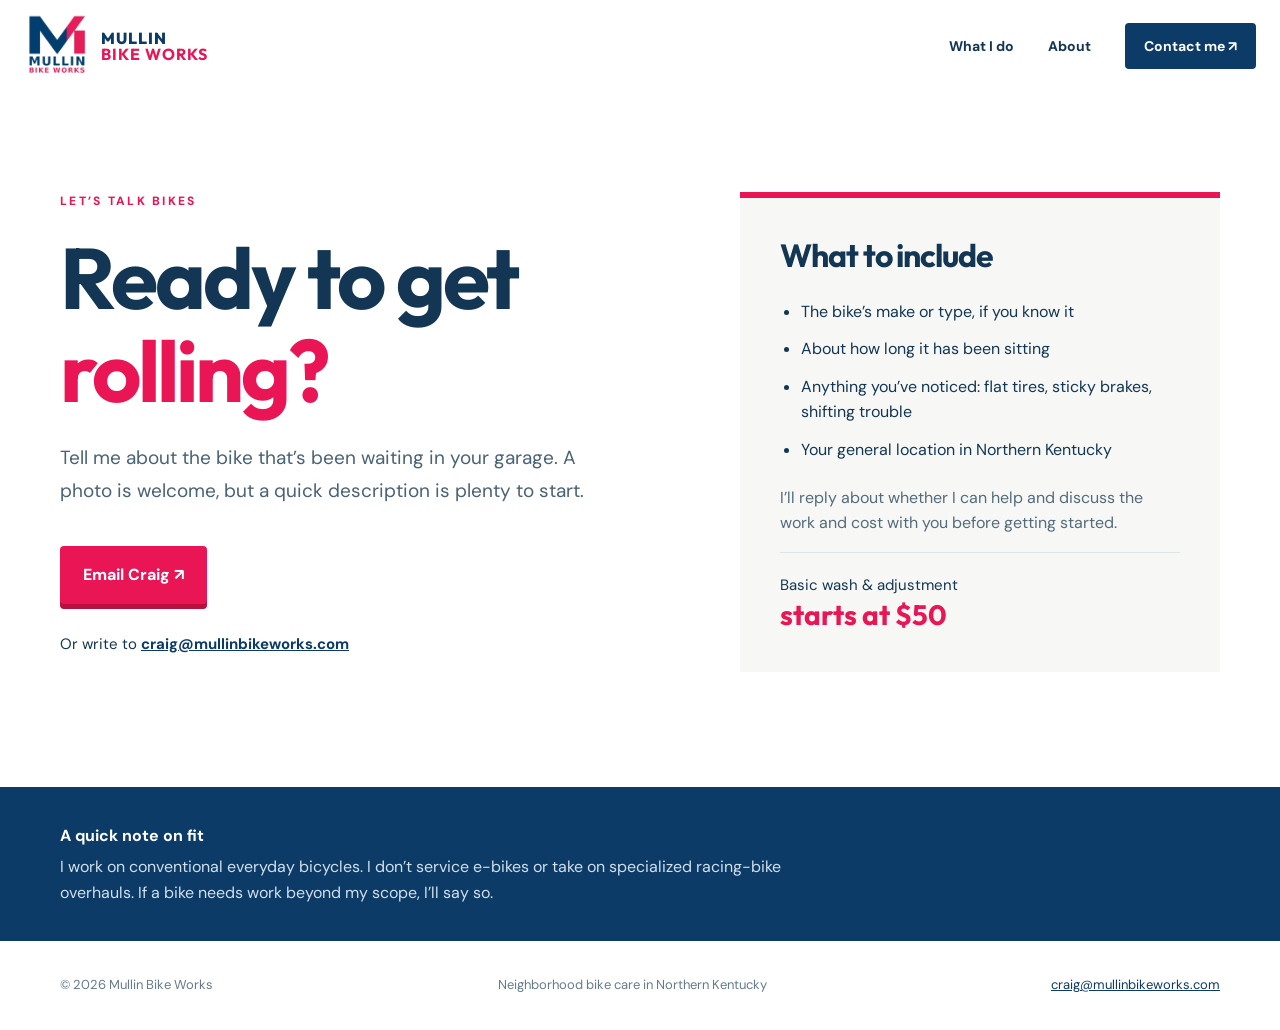
==== contact.html @ 95a7aa64 "Build neighborhood bike service website" ====
<!doctype html>
<html lang="en">
<head><meta charset="utf-8"><meta name="viewport" content="width=device-width, initial-scale=1"><meta name="theme-color" content="#0b3b66"><meta name="description" content="Contact Craig at Mullin Bike Works about getting your everyday bicycle ready to ride again."><title>Contact | Mullin Bike Works</title><link rel="icon" href="logo.png" type="image/png"><link rel="stylesheet" href="styles.css"></head>
<body>
  <header class="site-header"><a class="brand" href="index.html" aria-label="Mullin Bike Works home"><img src="logo.png" alt="" width="66" height="66"><span>Mullin <strong>Bike Works</strong></span></a><nav aria-label="Main navigation"><a href="index.html#services">What I do</a><a href="index.html#about">About</a><a class="nav-contact" href="contact.html" aria-current="page">Contact me <span aria-hidden="true">↗</span></a></nav></header>
  <main class="contact-main wrap"><div><p class="eyebrow">LET’S TALK BIKES</p><h1>Ready to get <em>rolling?</em></h1><p class="lead">Tell me about the bike that’s been waiting in your garage. A photo is welcome, but a quick description is plenty to start.</p><a class="button" href="mailto:craig@mullinbikeworks.com?subject=Bike%20refresh%20inquiry">Email Craig ↗</a><p class="email-fallback">Or write to <a href="mailto:craig@mullinbikeworks.com">craig@mullinbikeworks.com</a></p></div><aside class="contact-card"><h2>What to include</h2><ul><li>The bike’s make or type, if you know it</li><li>About how long it has been sitting</li><li>Anything you’ve noticed: flat tires, sticky brakes, shifting trouble</li><li>Your general location in Northern Kentucky</li></ul><p>I’ll reply about whether I can help and discuss the work and cost with you before getting started.</p><div class="contact-price">Basic wash & adjustment <strong>starts at $50</strong></div></aside></main>
  <section class="contact-foot"><div class="wrap"><strong>A quick note on fit</strong><p>I work on conventional everyday bicycles. I don’t service e-bikes or take on specialized racing-bike overhauls. If a bike needs work beyond my scope, I’ll say so.</p></div></section>
  <footer class="site-footer wrap"><span>© <span id="year">2026</span> Mullin Bike Works</span><span>Neighborhood bike care in Northern Kentucky</span><a href="mailto:craig@mullinbikeworks.com">craig@mullinbikeworks.com</a></footer><script src="script.js"></script>
</body></html>
---- styles.css ----
@import url('https://fonts.googleapis.com/css2?family=DM+Sans:wght@400;500;600;700;800&family=Outfit:wght@400;500;600;700;800&display=swap');
:root{--navy:#0b3b66;--pink:#e91555;--ink:#123653;--cream:#f7f8f5;--line:#dce5e9}*{box-sizing:border-box}html{scroll-behavior:smooth}body{margin:0;background:#fff;color:var(--ink);font-family:'DM Sans',Arial,sans-serif;line-height:1.6}a{color:inherit}a:focus-visible{outline:3px solid var(--pink);outline-offset:4px}.wrap{width:min(1160px,calc(100% - 48px));margin-inline:auto}.site-header{height:92px;display:flex;align-items:center;justify-content:space-between;width:min(1260px,calc(100% - 48px));margin:auto}.brand{display:flex;align-items:center;gap:11px;text-decoration:none;font-family:Outfit,Arial,sans-serif;text-transform:uppercase;font-size:16px;font-weight:800;line-height:1.03;letter-spacing:.06em;color:var(--navy)}.brand img{object-fit:contain}.brand strong{display:block;color:var(--pink)}nav{display:flex;align-items:center;gap:34px}nav a{font-size:14px;font-weight:700;text-decoration:none}nav a:hover,.text-link:hover{color:var(--pink)}nav .nav-contact{background:var(--navy);padding:12px 19px;color:white;border-radius:4px}nav .nav-contact:hover{background:var(--pink);color:white}h1,h2,h3,p{margin-top:0}h1,h2,h3{font-family:Outfit,Arial,sans-serif;line-height:1.08;letter-spacing:-.035em}h1{font-size:clamp(48px,6.7vw,88px);margin-bottom:26px}h2{font-size:clamp(34px,4vw,54px);margin-bottom:20px}h3{font-size:26px}em{font-style:normal;color:var(--pink)}.eyebrow{font-size:12px;letter-spacing:.19em;font-weight:800;color:var(--pink);margin-bottom:20px}.lead{font-size:19px;line-height:1.7;max-width:580px;color:#496274}.button{display:inline-flex;align-items:center;justify-content:center;gap:10px;background:var(--pink);color:white;text-decoration:none;border-radius:4px;padding:16px 23px;font-weight:800;box-shadow:0 5px 0 #b91040;transition:transform .2s,box-shadow .2s}.button:hover{transform:translateY(-2px);box-shadow:0 7px 0 #b91040}.text-link{font-weight:800;text-decoration:none;color:var(--navy)}.actions{display:flex;align-items:center;gap:28px;flex-wrap:wrap;margin-top:32px}.hero{display:grid;grid-template-columns:1.08fr .92fr;gap:5%;min-height:620px;align-items:center;padding-block:50px 90px}.hero-art{height:460px;position:relative;background:#eff4f5;overflow:hidden;border-radius:4px}.hero-art:after{content:'';position:absolute;width:280px;height:280px;border-radius:50%;background:#f9dce5;right:-90px;top:-80px}.wheel{position:absolute;bottom:55px;width:210px;height:210px;border:16px solid var(--navy);border-radius:50%;z-index:1;box-shadow:inset 0 0 0 4px white,0 0 0 4px white}.wheel-one{left:22px}.wheel-two{right:22px}.frame-lines{position:absolute;z-index:2;left:116px;bottom:143px;width:265px;height:175px;background:linear-gradient(148deg,transparent 47.5%,var(--pink) 48%,var(--pink) 51%,transparent 51.5%),linear-gradient(32deg,transparent 47.5%,var(--pink) 48%,var(--pink) 51%,transparent 51.5%);border-bottom:10px solid var(--pink);transform:skewX(-8deg)}.art-note{position:absolute;z-index:3;top:35px;left:36px;color:var(--navy);font:800 46px/.98 Outfit,Arial,sans-serif;letter-spacing:-.04em}.art-note span{color:var(--pink);padding-left:12px}.service-section{background:var(--cream);padding:95px 0}.section-top{display:flex;justify-content:space-between;gap:50px;align-items:end}.section-top p{max-width:360px;color:#536b7b}.service-grid{display:grid;grid-template-columns:repeat(3,1fr);gap:16px;margin:30px 0 24px}.service-card{background:white;padding:34px;min-height:245px;border-top:4px solid var(--navy)}.service-card:nth-child(2){border-color:var(--pink)}.service-card p{color:#536b7b;margin:0}.number{color:var(--pink);font:800 13px Outfit,Arial,sans-serif}.service-card h3{margin:20px 0 12px}.price-strip{background:var(--navy);color:white;padding:31px 38px;display:flex;align-items:center;justify-content:space-between;gap:32px}.price-strip .eyebrow{color:#ff9cba;margin:0}.price-strip strong{font:700 34px Outfit,Arial,sans-serif;display:block}.price-strip p{margin:5px 0 0;color:#d2e0ec}.button-light{background:white;color:var(--navy);box-shadow:none;white-space:nowrap}.button-light:hover{box-shadow:none;color:var(--pink)}.about{padding-block:110px;display:grid;grid-template-columns:.85fr 1.15fr;gap:10%;align-items:center}.about p:not(.eyebrow){font-size:17px;color:#536b7b}.about-mark{height:310px;background:var(--navy);color:white;display:flex;align-items:center;justify-content:center;font:800 clamp(70px,10vw,160px) Outfit,Arial,sans-serif;letter-spacing:-.1em;position:relative;overflow:hidden}.about-mark span{font-size:90px;color:var(--pink);position:absolute;right:25px;top:5px}.bottom-cta{background:var(--pink);text-align:center;padding:80px 24px;color:white}.bottom-cta .eyebrow{color:#ffdae5}.bottom-cta h2{margin-bottom:12px}.bottom-cta p:not(.eyebrow){margin-bottom:30px}.site-footer{display:flex;justify-content:space-between;gap:20px;flex-wrap:wrap;padding-block:34px;font-size:13px;color:#657b89}.site-footer a{color:var(--navy)}.contact-main{display:grid;grid-template-columns:1fr .85fr;gap:10%;padding-block:100px 115px;align-items:start}.contact-main h1{max-width:650px}.contact-main .button{margin-top:20px}.email-fallback{margin-top:28px;font-size:15px}.email-fallback a{font-weight:700;color:var(--navy)}.contact-card{background:var(--cream);border-top:6px solid var(--pink);padding:40px}.contact-card h2{font-size:32px}.contact-card ul{padding-left:21px}.contact-card li{padding:6px 0}.contact-card p{color:#536b7b}.contact-price{border-top:1px solid var(--line);padding-top:20px;font-size:15px}.contact-price strong{display:block;font:700 28px Outfit,Arial,sans-serif;color:var(--pink)}.contact-foot{background:var(--navy);color:white;padding:36px 0}.contact-foot p{margin:6px 0 0;color:#d2e0ec;max-width:780px}@media(max-width:800px){.site-header{height:auto;min-height:86px}.hero,.about,.contact-main{grid-template-columns:1fr}.hero{padding-block:55px}.hero-art{height:340px}.wheel{width:150px;height:150px;bottom:40px}.frame-lines{left:82px;bottom:104px;width:200px;height:120px}.art-note{font-size:35px}.service-grid{grid-template-columns:1fr}.service-card{min-height:auto}.section-top{display:block}.about{padding-block:70px}.about-mark{height:220px}.contact-main{padding-block:65px;gap:45px}}@media(max-width:540px){.wrap,.site-header{width:min(100% - 32px,1160px)}.site-header{align-items:flex-start;padding-block:14px;gap:10px;flex-wrap:wrap}.brand img{width:48px;height:48px}.brand{font-size:13px}nav{width:100%;gap:20px;justify-content:space-between}nav a{font-size:12px}nav .nav-contact{padding:8px 10px}.hero{padding-top:48px}.hero-art{height:285px}.wheel{width:125px;height:125px;border-width:10px;bottom:30px}.wheel-one{left:10px}.wheel-two{right:10px}.frame-lines{left:59px;bottom:77px;width:178px;height:105px}.art-note{font-size:29px;left:22px;top:20px}.actions{gap:20px}.service-section{padding:65px 0}.service-card{padding:26px}.price-strip{display:block;padding:28px}.price-strip .button{margin-top:22px}.site-footer{display:grid;gap:8px}.contact-card{padding:28px}}
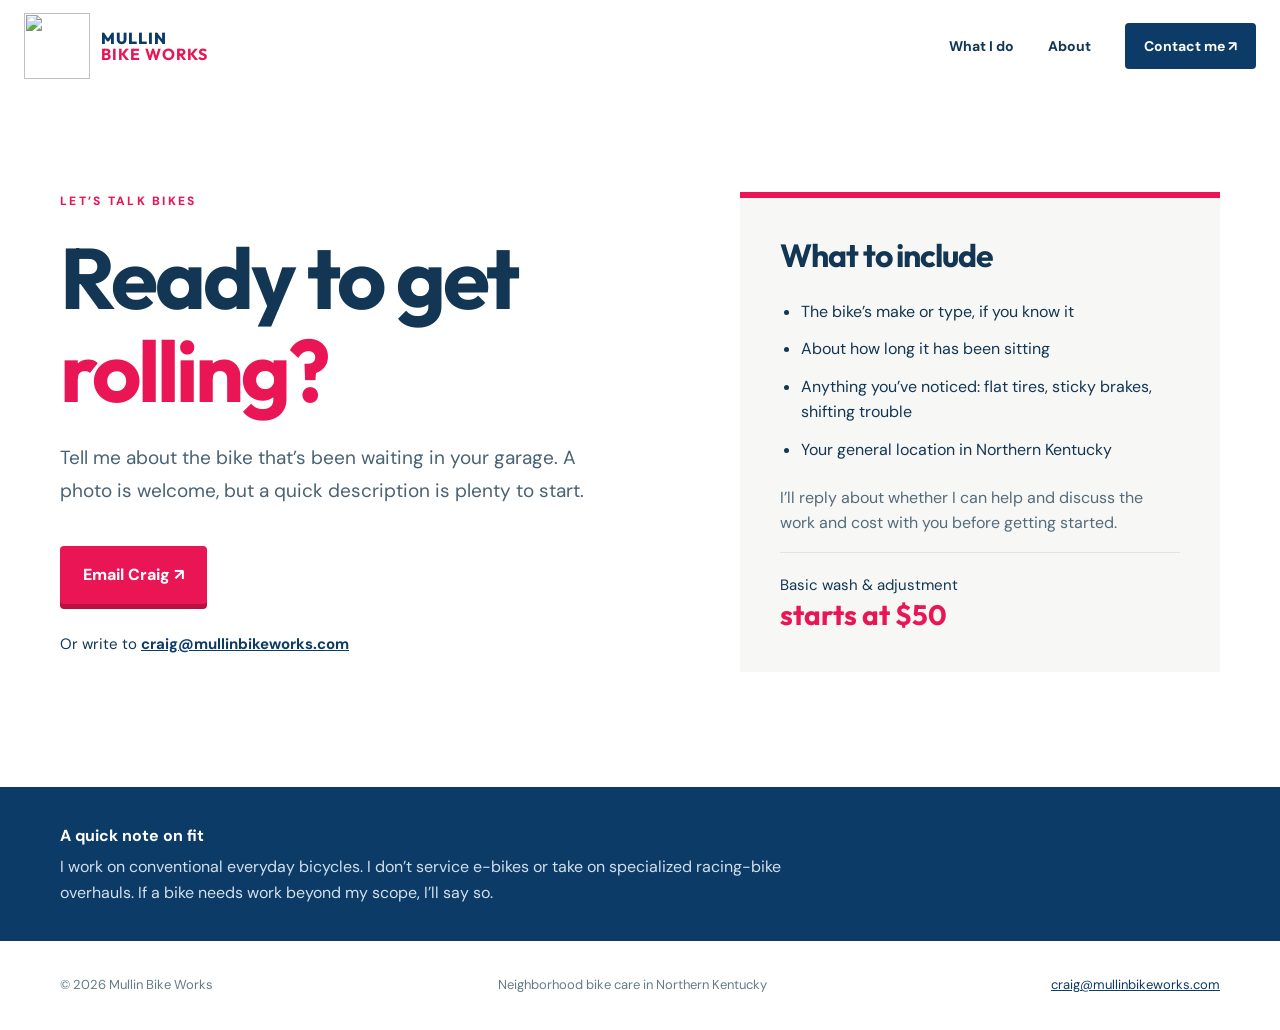
==== commit c3191e16: "Use supplied M and MBW marks throughout site" ====
--- a/contact.html
+++ b/contact.html
@@ -1,8 +1,8 @@
 <!doctype html>
 <html lang="en">
-<head><meta charset="utf-8"><meta name="viewport" content="width=device-width, initial-scale=1"><meta name="theme-color" content="#0b3b66"><meta name="description" content="Contact Craig at Mullin Bike Works about getting your everyday bicycle ready to ride again."><title>Contact | Mullin Bike Works</title><link rel="icon" href="logo.png" type="image/png"><link rel="stylesheet" href="styles.css"></head>
+<head><meta charset="utf-8"><meta name="viewport" content="width=device-width, initial-scale=1"><meta name="theme-color" content="#0b3b66"><meta name="description" content="Contact Craig at Mullin Bike Works about getting your everyday bicycle ready to ride again."><title>Contact | Mullin Bike Works</title><link rel="icon" href="m-mark.png" type="image/png"><link rel="stylesheet" href="styles.css"></head>
 <body>
-  <header class="site-header"><a class="brand" href="index.html" aria-label="Mullin Bike Works home"><img src="logo.png" alt="" width="66" height="66"><span>Mullin <strong>Bike Works</strong></span></a><nav aria-label="Main navigation"><a href="index.html#services">What I do</a><a href="index.html#about">About</a><a class="nav-contact" href="contact.html" aria-current="page">Contact me <span aria-hidden="true">↗</span></a></nav></header>
+  <header class="site-header"><a class="brand" href="index.html" aria-label="Mullin Bike Works home"><img src="m-mark.png" alt="" width="66" height="66"><span>Mullin <strong>Bike Works</strong></span></a><nav aria-label="Main navigation"><a href="index.html#services">What I do</a><a href="index.html#about">About</a><a class="nav-contact" href="contact.html" aria-current="page">Contact me <span aria-hidden="true">↗</span></a></nav></header>
   <main class="contact-main wrap"><div><p class="eyebrow">LET’S TALK BIKES</p><h1>Ready to get <em>rolling?</em></h1><p class="lead">Tell me about the bike that’s been waiting in your garage. A photo is welcome, but a quick description is plenty to start.</p><a class="button" href="mailto:craig@mullinbikeworks.com?subject=Bike%20refresh%20inquiry">Email Craig ↗</a><p class="email-fallback">Or write to <a href="mailto:craig@mullinbikeworks.com">craig@mullinbikeworks.com</a></p></div><aside class="contact-card"><h2>What to include</h2><ul><li>The bike’s make or type, if you know it</li><li>About how long it has been sitting</li><li>Anything you’ve noticed: flat tires, sticky brakes, shifting trouble</li><li>Your general location in Northern Kentucky</li></ul><p>I’ll reply about whether I can help and discuss the work and cost with you before getting started.</p><div class="contact-price">Basic wash & adjustment <strong>starts at $50</strong></div></aside></main>
   <section class="contact-foot"><div class="wrap"><strong>A quick note on fit</strong><p>I work on conventional everyday bicycles. I don’t service e-bikes or take on specialized racing-bike overhauls. If a bike needs work beyond my scope, I’ll say so.</p></div></section>
   <footer class="site-footer wrap"><span>© <span id="year">2026</span> Mullin Bike Works</span><span>Neighborhood bike care in Northern Kentucky</span><a href="mailto:craig@mullinbikeworks.com">craig@mullinbikeworks.com</a></footer><script src="script.js"></script>
--- a/styles.css
+++ b/styles.css
@@ -1,2 +1,12 @@
 @import url('https://fonts.googleapis.com/css2?family=DM+Sans:wght@400;500;600;700;800&family=Outfit:wght@400;500;600;700;800&display=swap');
 :root{--navy:#0b3b66;--pink:#e91555;--ink:#123653;--cream:#f7f8f5;--line:#dce5e9}*{box-sizing:border-box}html{scroll-behavior:smooth}body{margin:0;background:#fff;color:var(--ink);font-family:'DM Sans',Arial,sans-serif;line-height:1.6}a{color:inherit}a:focus-visible{outline:3px solid var(--pink);outline-offset:4px}.wrap{width:min(1160px,calc(100% - 48px));margin-inline:auto}.site-header{height:92px;display:flex;align-items:center;justify-content:space-between;width:min(1260px,calc(100% - 48px));margin:auto}.brand{display:flex;align-items:center;gap:11px;text-decoration:none;font-family:Outfit,Arial,sans-serif;text-transform:uppercase;font-size:16px;font-weight:800;line-height:1.03;letter-spacing:.06em;color:var(--navy)}.brand img{object-fit:contain}.brand strong{display:block;color:var(--pink)}nav{display:flex;align-items:center;gap:34px}nav a{font-size:14px;font-weight:700;text-decoration:none}nav a:hover,.text-link:hover{color:var(--pink)}nav .nav-contact{background:var(--navy);padding:12px 19px;color:white;border-radius:4px}nav .nav-contact:hover{background:var(--pink);color:white}h1,h2,h3,p{margin-top:0}h1,h2,h3{font-family:Outfit,Arial,sans-serif;line-height:1.08;letter-spacing:-.035em}h1{font-size:clamp(48px,6.7vw,88px);margin-bottom:26px}h2{font-size:clamp(34px,4vw,54px);margin-bottom:20px}h3{font-size:26px}em{font-style:normal;color:var(--pink)}.eyebrow{font-size:12px;letter-spacing:.19em;font-weight:800;color:var(--pink);margin-bottom:20px}.lead{font-size:19px;line-height:1.7;max-width:580px;color:#496274}.button{display:inline-flex;align-items:center;justify-content:center;gap:10px;background:var(--pink);color:white;text-decoration:none;border-radius:4px;padding:16px 23px;font-weight:800;box-shadow:0 5px 0 #b91040;transition:transform .2s,box-shadow .2s}.button:hover{transform:translateY(-2px);box-shadow:0 7px 0 #b91040}.text-link{font-weight:800;text-decoration:none;color:var(--navy)}.actions{display:flex;align-items:center;gap:28px;flex-wrap:wrap;margin-top:32px}.hero{display:grid;grid-template-columns:1.08fr .92fr;gap:5%;min-height:620px;align-items:center;padding-block:50px 90px}.hero-art{height:460px;position:relative;background:#eff4f5;overflow:hidden;border-radius:4px}.hero-art:after{content:'';position:absolute;width:280px;height:280px;border-radius:50%;background:#f9dce5;right:-90px;top:-80px}.wheel{position:absolute;bottom:55px;width:210px;height:210px;border:16px solid var(--navy);border-radius:50%;z-index:1;box-shadow:inset 0 0 0 4px white,0 0 0 4px white}.wheel-one{left:22px}.wheel-two{right:22px}.frame-lines{position:absolute;z-index:2;left:116px;bottom:143px;width:265px;height:175px;background:linear-gradient(148deg,transparent 47.5%,var(--pink) 48%,var(--pink) 51%,transparent 51.5%),linear-gradient(32deg,transparent 47.5%,var(--pink) 48%,var(--pink) 51%,transparent 51.5%);border-bottom:10px solid var(--pink);transform:skewX(-8deg)}.art-note{position:absolute;z-index:3;top:35px;left:36px;color:var(--navy);font:800 46px/.98 Outfit,Arial,sans-serif;letter-spacing:-.04em}.art-note span{color:var(--pink);padding-left:12px}.service-section{background:var(--cream);padding:95px 0}.section-top{display:flex;justify-content:space-between;gap:50px;align-items:end}.section-top p{max-width:360px;color:#536b7b}.service-grid{display:grid;grid-template-columns:repeat(3,1fr);gap:16px;margin:30px 0 24px}.service-card{background:white;padding:34px;min-height:245px;border-top:4px solid var(--navy)}.service-card:nth-child(2){border-color:var(--pink)}.service-card p{color:#536b7b;margin:0}.number{color:var(--pink);font:800 13px Outfit,Arial,sans-serif}.service-card h3{margin:20px 0 12px}.price-strip{background:var(--navy);color:white;padding:31px 38px;display:flex;align-items:center;justify-content:space-between;gap:32px}.price-strip .eyebrow{color:#ff9cba;margin:0}.price-strip strong{font:700 34px Outfit,Arial,sans-serif;display:block}.price-strip p{margin:5px 0 0;color:#d2e0ec}.button-light{background:white;color:var(--navy);box-shadow:none;white-space:nowrap}.button-light:hover{box-shadow:none;color:var(--pink)}.about{padding-block:110px;display:grid;grid-template-columns:.85fr 1.15fr;gap:10%;align-items:center}.about p:not(.eyebrow){font-size:17px;color:#536b7b}.about-mark{height:310px;background:var(--navy);color:white;display:flex;align-items:center;justify-content:center;font:800 clamp(70px,10vw,160px) Outfit,Arial,sans-serif;letter-spacing:-.1em;position:relative;overflow:hidden}.about-mark span{font-size:90px;color:var(--pink);position:absolute;right:25px;top:5px}.bottom-cta{background:var(--pink);text-align:center;padding:80px 24px;color:white}.bottom-cta .eyebrow{color:#ffdae5}.bottom-cta h2{margin-bottom:12px}.bottom-cta p:not(.eyebrow){margin-bottom:30px}.site-footer{display:flex;justify-content:space-between;gap:20px;flex-wrap:wrap;padding-block:34px;font-size:13px;color:#657b89}.site-footer a{color:var(--navy)}.contact-main{display:grid;grid-template-columns:1fr .85fr;gap:10%;padding-block:100px 115px;align-items:start}.contact-main h1{max-width:650px}.contact-main .button{margin-top:20px}.email-fallback{margin-top:28px;font-size:15px}.email-fallback a{font-weight:700;color:var(--navy)}.contact-card{background:var(--cream);border-top:6px solid var(--pink);padding:40px}.contact-card h2{font-size:32px}.contact-card ul{padding-left:21px}.contact-card li{padding:6px 0}.contact-card p{color:#536b7b}.contact-price{border-top:1px solid var(--line);padding-top:20px;font-size:15px}.contact-price strong{display:block;font:700 28px Outfit,Arial,sans-serif;color:var(--pink)}.contact-foot{background:var(--navy);color:white;padding:36px 0}.contact-foot p{margin:6px 0 0;color:#d2e0ec;max-width:780px}@media(max-width:800px){.site-header{height:auto;min-height:86px}.hero,.about,.contact-main{grid-template-columns:1fr}.hero{padding-block:55px}.hero-art{height:340px}.wheel{width:150px;height:150px;bottom:40px}.frame-lines{left:82px;bottom:104px;width:200px;height:120px}.art-note{font-size:35px}.service-grid{grid-template-columns:1fr}.service-card{min-height:auto}.section-top{display:block}.about{padding-block:70px}.about-mark{height:220px}.contact-main{padding-block:65px;gap:45px}}@media(max-width:540px){.wrap,.site-header{width:min(100% - 32px,1160px)}.site-header{align-items:flex-start;padding-block:14px;gap:10px;flex-wrap:wrap}.brand img{width:48px;height:48px}.brand{font-size:13px}nav{width:100%;gap:20px;justify-content:space-between}nav a{font-size:12px}nav .nav-contact{padding:8px 10px}.hero{padding-top:48px}.hero-art{height:285px}.wheel{width:125px;height:125px;border-width:10px;bottom:30px}.wheel-one{left:10px}.wheel-two{right:10px}.frame-lines{left:59px;bottom:77px;width:178px;height:105px}.art-note{font-size:29px;left:22px;top:20px}.actions{gap:20px}.service-section{padding:65px 0}.service-card{padding:26px}.price-strip{display:block;padding:28px}.price-strip .button{margin-top:22px}.site-footer{display:grid;gap:8px}.contact-card{padding:28px}}
+
+/* Supplied brand marks: show the MBW lettermark without the wording beneath it. */
+.hero-art{background:#eff4f5;display:grid;place-items:center;padding:9%;height:460px}
+.hero-art:after{display:none}
+.hero-art>img{width:100%;height:auto;display:block;position:relative;z-index:1}
+.about-mark{background:#f7f8f5;padding:30px;overflow:hidden}
+.mbw-crop{width:100%;aspect-ratio:1855 / 485;overflow:hidden}
+.mbw-crop img{display:block;width:100%;height:auto;transform:translateY(-3%)}
+@media(max-width:800px){.hero-art{height:340px}.about-mark{height:220px}}
+@media(max-width:540px){.hero-art{height:285px}.about-mark{height:180px;padding:20px}}
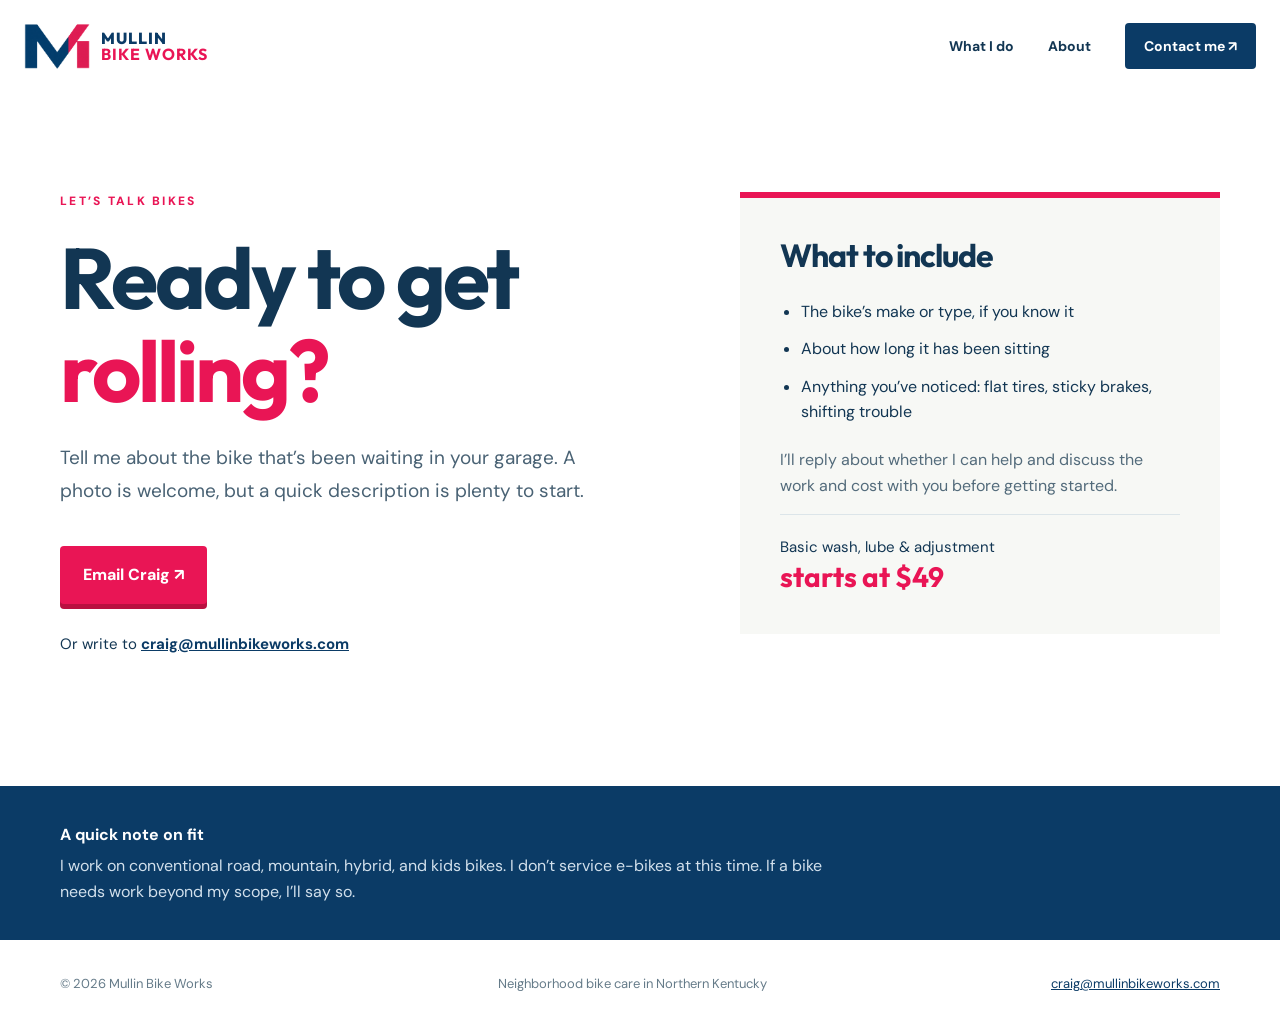
==== commit fe52ac82: "clean up copy" ====
--- a/contact.html
+++ b/contact.html
@@ -1,9 +1,84 @@
 <!doctype html>
 <html lang="en">
-<head><meta charset="utf-8"><meta name="viewport" content="width=device-width, initial-scale=1"><meta name="theme-color" content="#0b3b66"><meta name="description" content="Contact Craig at Mullin Bike Works about getting your everyday bicycle ready to ride again."><title>Contact | Mullin Bike Works</title><link rel="icon" href="m-mark.png" type="image/png"><link rel="stylesheet" href="styles.css"></head>
-<body>
-  <header class="site-header"><a class="brand" href="index.html" aria-label="Mullin Bike Works home"><img src="m-mark.png" alt="" width="66" height="66"><span>Mullin <strong>Bike Works</strong></span></a><nav aria-label="Main navigation"><a href="index.html#services">What I do</a><a href="index.html#about">About</a><a class="nav-contact" href="contact.html" aria-current="page">Contact me <span aria-hidden="true">↗</span></a></nav></header>
-  <main class="contact-main wrap"><div><p class="eyebrow">LET’S TALK BIKES</p><h1>Ready to get <em>rolling?</em></h1><p class="lead">Tell me about the bike that’s been waiting in your garage. A photo is welcome, but a quick description is plenty to start.</p><a class="button" href="mailto:craig@mullinbikeworks.com?subject=Bike%20refresh%20inquiry">Email Craig ↗</a><p class="email-fallback">Or write to <a href="mailto:craig@mullinbikeworks.com">craig@mullinbikeworks.com</a></p></div><aside class="contact-card"><h2>What to include</h2><ul><li>The bike’s make or type, if you know it</li><li>About how long it has been sitting</li><li>Anything you’ve noticed: flat tires, sticky brakes, shifting trouble</li><li>Your general location in Northern Kentucky</li></ul><p>I’ll reply about whether I can help and discuss the work and cost with you before getting started.</p><div class="contact-price">Basic wash & adjustment <strong>starts at $50</strong></div></aside></main>
-  <section class="contact-foot"><div class="wrap"><strong>A quick note on fit</strong><p>I work on conventional everyday bicycles. I don’t service e-bikes or take on specialized racing-bike overhauls. If a bike needs work beyond my scope, I’ll say so.</p></div></section>
-  <footer class="site-footer wrap"><span>© <span id="year">2026</span> Mullin Bike Works</span><span>Neighborhood bike care in Northern Kentucky</span><a href="mailto:craig@mullinbikeworks.com">craig@mullinbikeworks.com</a></footer><script src="script.js"></script>
-</body></html>
+  <head>
+    <meta charset="utf-8" />
+    <meta name="viewport" content="width=device-width, initial-scale=1" />
+    <meta name="theme-color" content="#0b3b66" />
+    <meta
+      name="description"
+      content="Contact Craig at Mullin Bike Works about getting your everyday bicycle ready to ride again."
+    />
+    <title>Contact | Mullin Bike Works</title>
+    <link rel="icon" href="m-mark.png" type="image/png" />
+    <link rel="stylesheet" href="styles.css" />
+  </head>
+  <body>
+    <header class="site-header">
+      <a class="brand" href="index.html" aria-label="Mullin Bike Works home"
+        ><img src="m-mark.png" alt="" width="66" height="66" /><span
+          >Mullin <strong>Bike Works</strong></span
+        ></a
+      >
+      <nav aria-label="Main navigation">
+        <a href="index.html#services">What I do</a
+        ><a href="index.html#about">About</a
+        ><a class="nav-contact" href="contact.html" aria-current="page"
+          >Contact me <span aria-hidden="true">↗</span></a
+        >
+      </nav>
+    </header>
+    <main class="contact-main wrap">
+      <div>
+        <p class="eyebrow">LET’S TALK BIKES</p>
+        <h1>Ready to get <em>rolling?</em></h1>
+        <p class="lead">
+          Tell me about the bike that’s been waiting in your garage. A photo is
+          welcome, but a quick description is plenty to start.
+        </p>
+        <a
+          class="button"
+          href="mailto:craig@mullinbikeworks.com?subject=Bike%20refresh%20inquiry"
+          >Email Craig ↗</a
+        >
+        <p class="email-fallback">
+          Or write to
+          <a href="mailto:craig@mullinbikeworks.com"
+            >craig@mullinbikeworks.com</a
+          >
+        </p>
+      </div>
+      <aside class="contact-card">
+        <h2>What to include</h2>
+        <ul>
+          <li>The bike’s make or type, if you know it</li>
+          <li>About how long it has been sitting</li>
+          <li>
+            Anything you’ve noticed: flat tires, sticky brakes, shifting trouble
+          </li>
+        </ul>
+        <p>
+          I’ll reply about whether I can help and discuss the work and cost with
+          you before getting started.
+        </p>
+        <div class="contact-price">
+          Basic wash, lube & adjustment <strong>starts at $49</strong>
+        </div>
+      </aside>
+    </main>
+    <section class="contact-foot">
+      <div class="wrap">
+        <strong>A quick note on fit</strong>
+        <p>
+          I work on conventional road, mountain, hybrid, and kids bikes. I don’t service e-bikes at this time. If a bike needs work beyond
+          my scope, I’ll say so.
+        </p>
+      </div>
+    </section>
+    <footer class="site-footer wrap">
+      <span>© <span id="year">2026</span> Mullin Bike Works</span
+      ><span>Neighborhood bike care in Northern Kentucky</span
+      ><a href="mailto:craig@mullinbikeworks.com">craig@mullinbikeworks.com</a>
+    </footer>
+    <script src="script.js"></script>
+  </body>
+</html>
